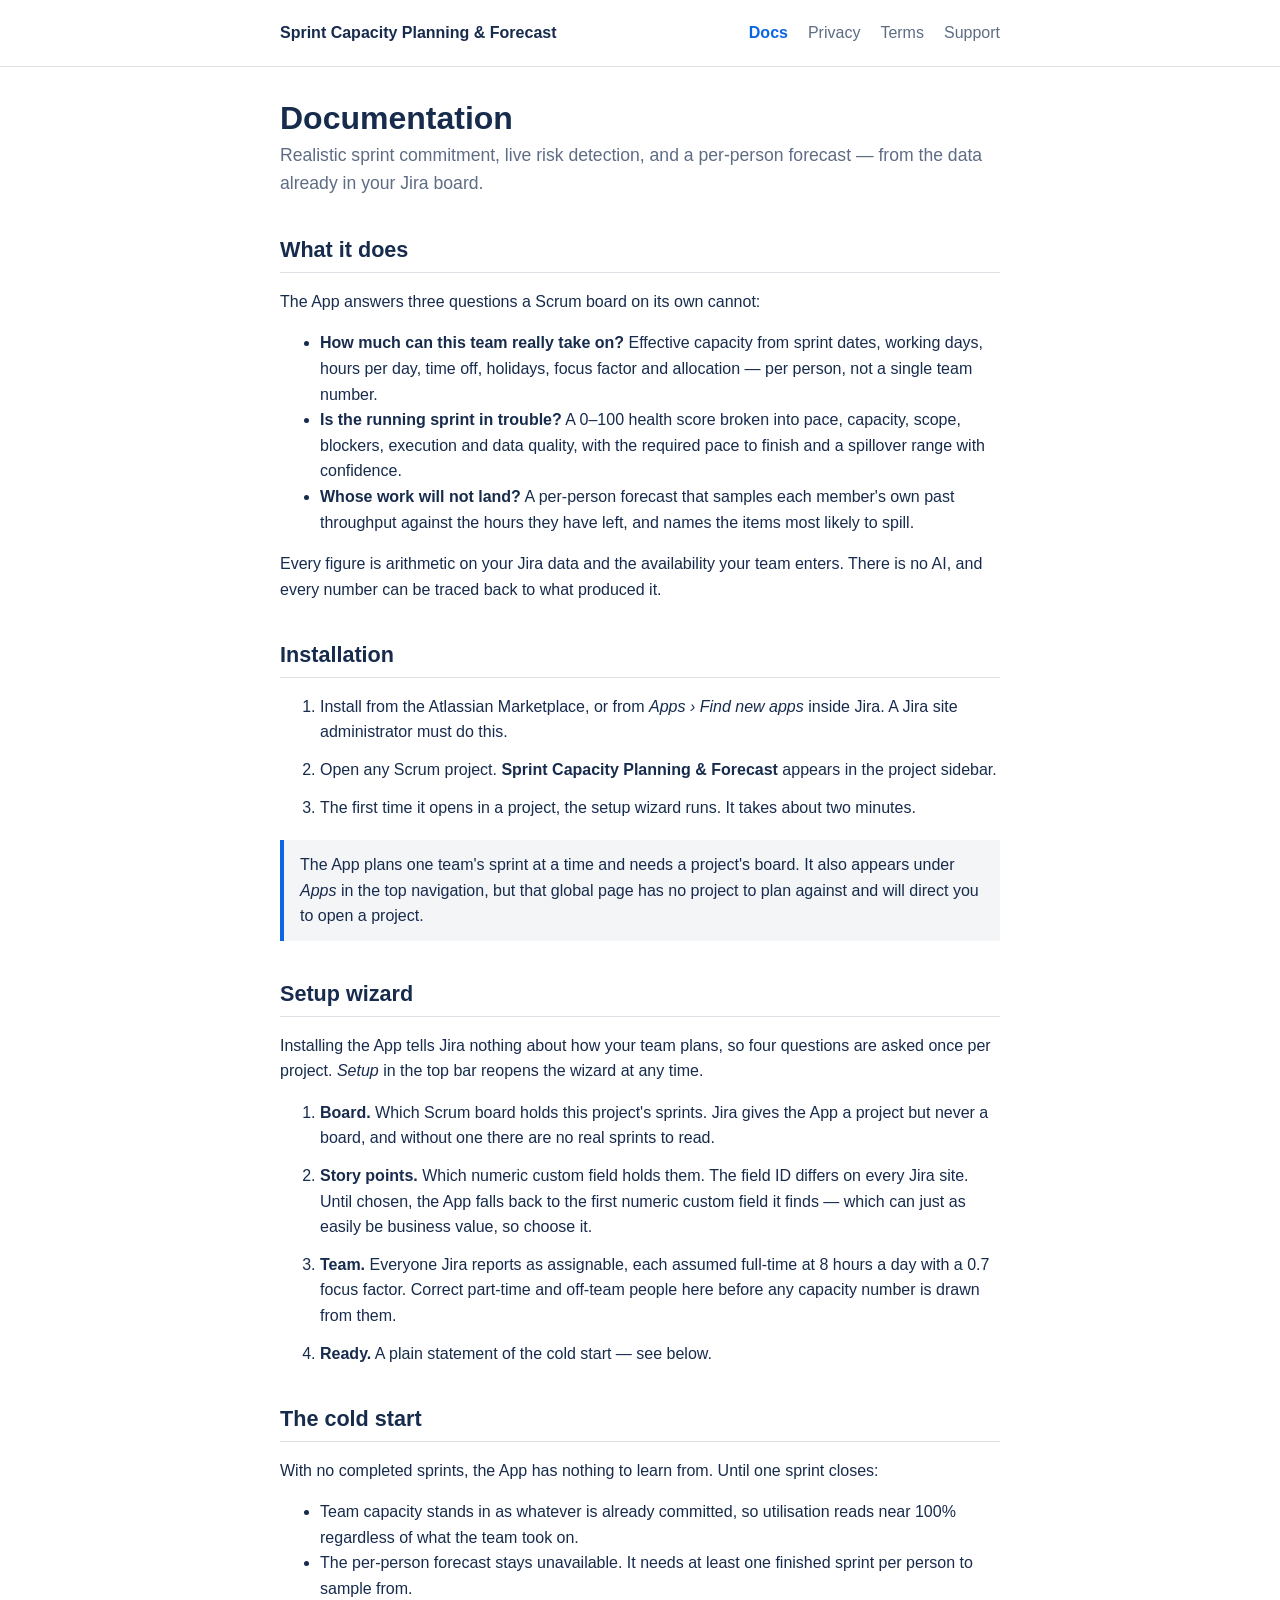
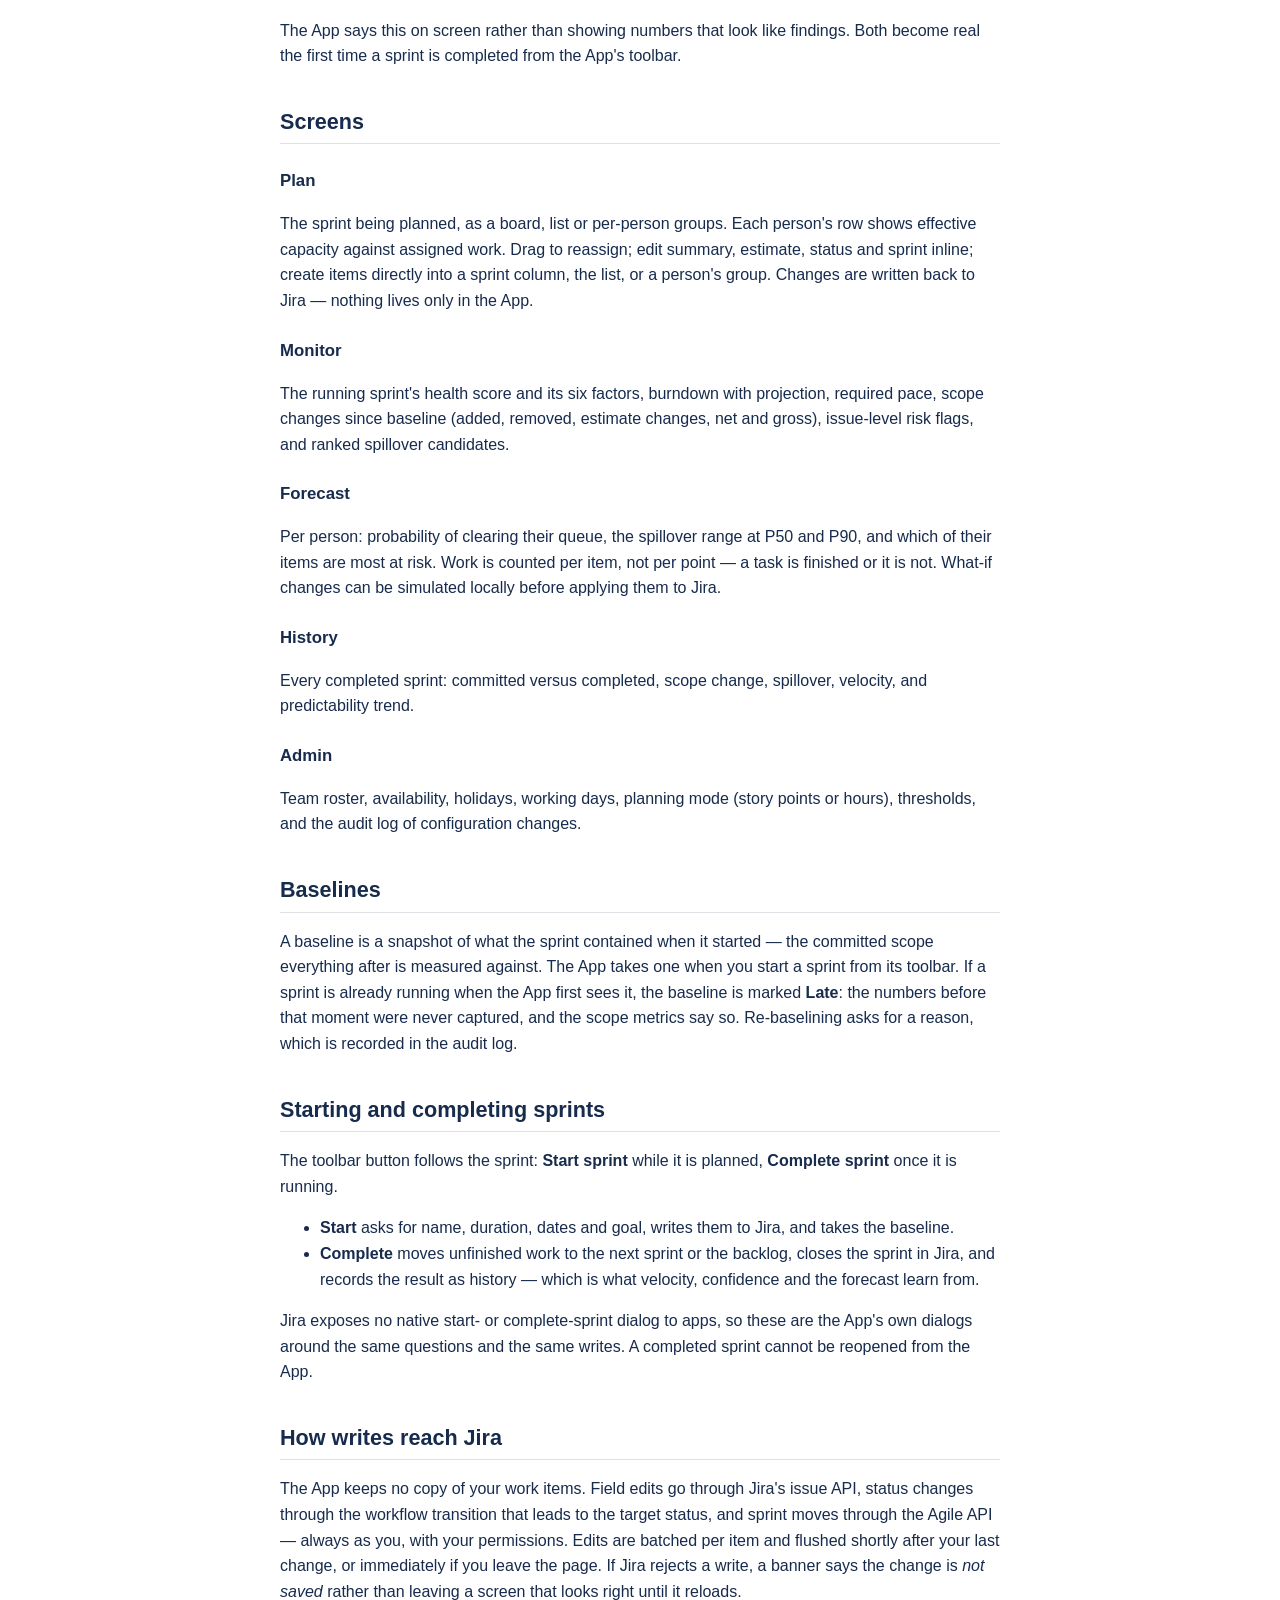
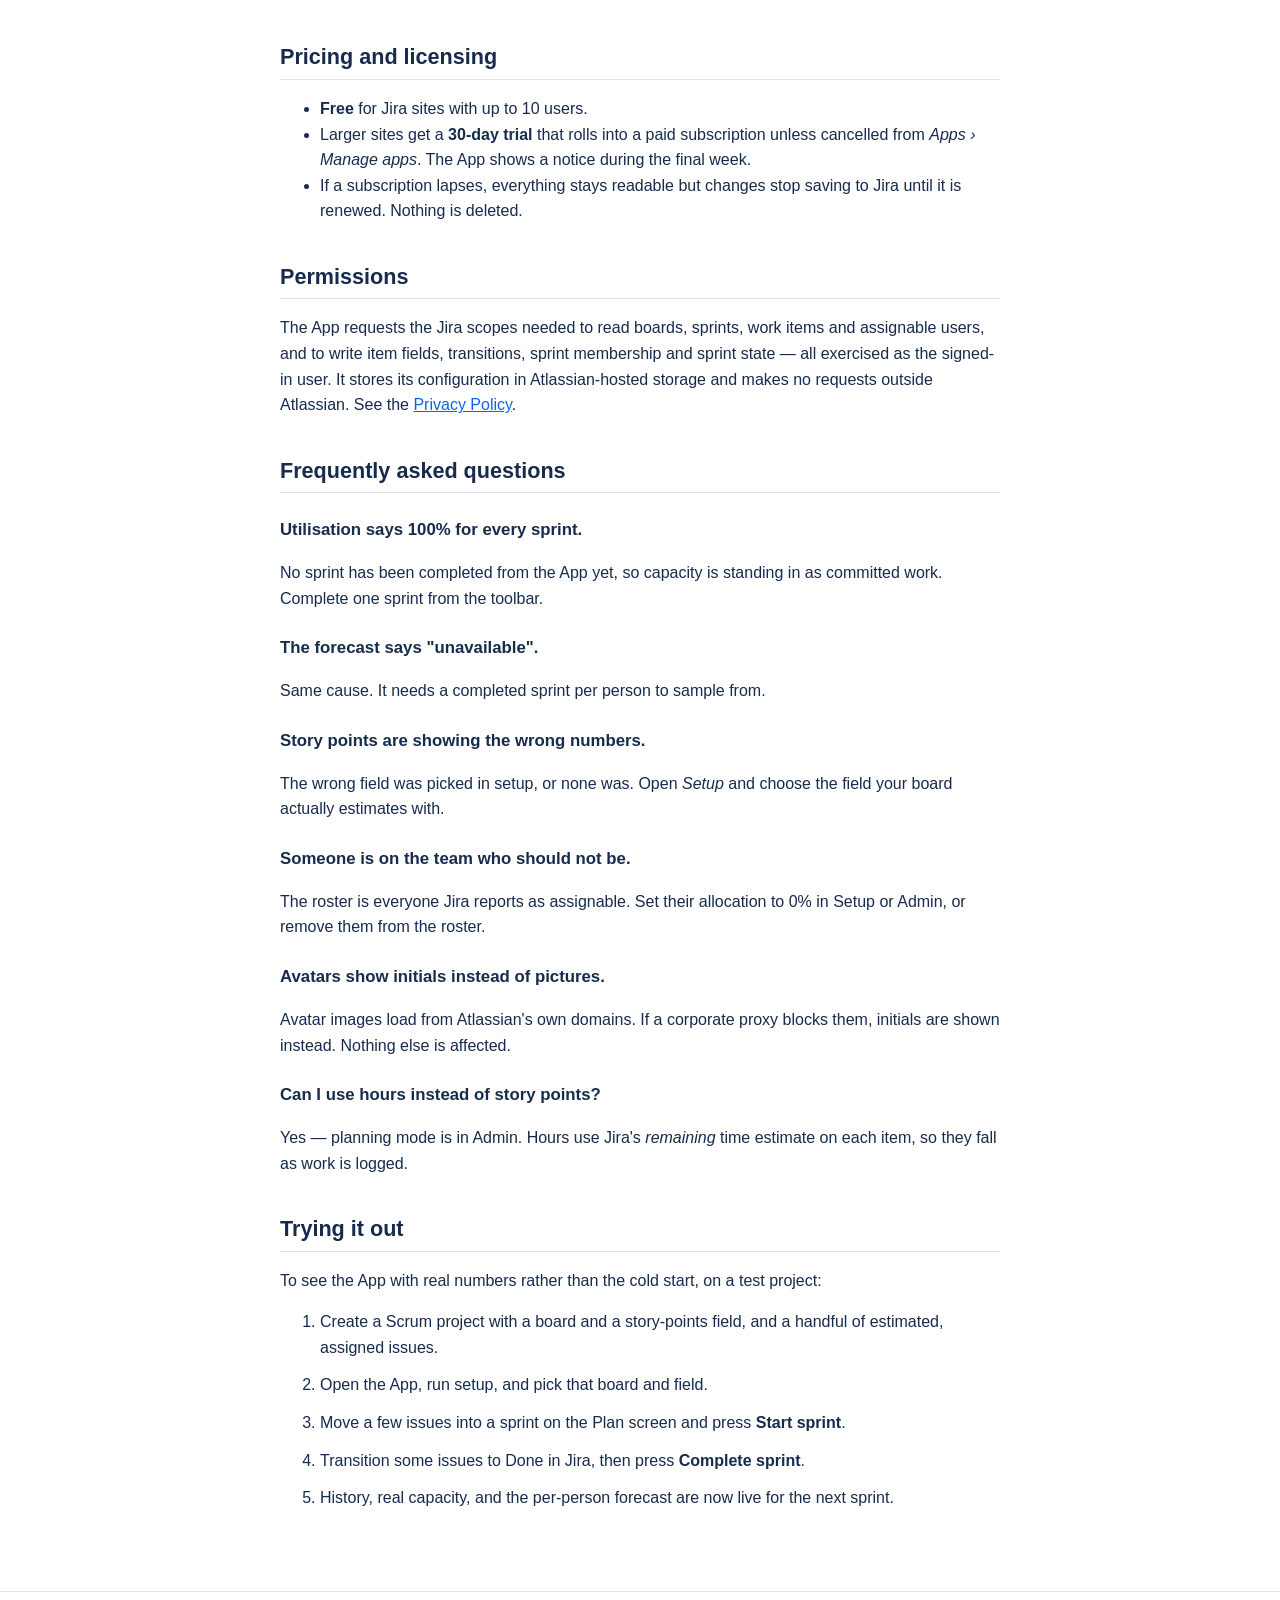
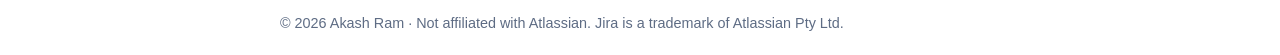
==== docs.html @ 2bbf3a8f "Public site: privacy policy, end-user terms, documentation, support Co-Authored-By: Claude Opus 5 <n" ====
<!doctype html>
<html lang="en">
<head>
<meta charset="utf-8">
<meta name="viewport" content="width=device-width, initial-scale=1">
<title>Documentation · Sprint Capacity Planning &amp; Forecast for Jira Cloud</title>
<link rel="stylesheet" href="style.css">
</head>
<body>
<header><div class="wrap">
  <a class="brand" href="index.html">Sprint Capacity Planning &amp; Forecast</a>
  <nav><a href="docs.html" aria-current="page">Docs</a><a href="privacy.html">Privacy</a><a href="terms.html">Terms</a><a href="support.html">Support</a></nav>
</div></header>

<main class="wrap">
<h1>Documentation</h1>
<p class="lede">Realistic sprint commitment, live risk detection, and a per-person forecast — from the data already in your Jira board.</p>

<h2>What it does</h2>
<p>The App answers three questions a Scrum board on its own cannot:</p>
<ul>
  <li><strong>How much can this team really take on?</strong> Effective capacity from sprint dates, working days, hours per day, time off, holidays, focus factor and allocation — per person, not a single team number.</li>
  <li><strong>Is the running sprint in trouble?</strong> A 0–100 health score broken into pace, capacity, scope, blockers, execution and data quality, with the required pace to finish and a spillover range with confidence.</li>
  <li><strong>Whose work will not land?</strong> A per-person forecast that samples each member's own past throughput against the hours they have left, and names the items most likely to spill.</li>
</ul>
<p>Every figure is arithmetic on your Jira data and the availability your team enters. There is no AI, and every number can be traced back to what produced it.</p>

<h2>Installation</h2>
<ol class="steps">
  <li>Install from the Atlassian Marketplace, or from <em>Apps › Find new apps</em> inside Jira. A Jira site administrator must do this.</li>
  <li>Open any Scrum project. <strong>Sprint Capacity Planning &amp; Forecast</strong> appears in the project sidebar.</li>
  <li>The first time it opens in a project, the setup wizard runs. It takes about two minutes.</li>
</ol>
<div class="callout">
  The App plans one team's sprint at a time and needs a project's board. It also appears under <em>Apps</em> in the top navigation, but that global page has no project to plan against and will direct you to open a project.
</div>

<h2>Setup wizard</h2>
<p>Installing the App tells Jira nothing about how your team plans, so four questions are asked once per project. <em>Setup</em> in the top bar reopens the wizard at any time.</p>
<ol class="steps">
  <li><strong>Board.</strong> Which Scrum board holds this project's sprints. Jira gives the App a project but never a board, and without one there are no real sprints to read.</li>
  <li><strong>Story points.</strong> Which numeric custom field holds them. The field ID differs on every Jira site. Until chosen, the App falls back to the first numeric custom field it finds — which can just as easily be business value, so choose it.</li>
  <li><strong>Team.</strong> Everyone Jira reports as assignable, each assumed full-time at 8 hours a day with a 0.7 focus factor. Correct part-time and off-team people here before any capacity number is drawn from them.</li>
  <li><strong>Ready.</strong> A plain statement of the cold start — see below.</li>
</ol>

<h2>The cold start</h2>
<p>With no completed sprints, the App has nothing to learn from. Until one sprint closes:</p>
<ul>
  <li>Team capacity stands in as whatever is already committed, so utilisation reads near 100% regardless of what the team took on.</li>
  <li>The per-person forecast stays unavailable. It needs at least one finished sprint per person to sample from.</li>
</ul>
<p>The App says this on screen rather than showing numbers that look like findings. Both become real the first time a sprint is completed from the App's toolbar.</p>

<h2>Screens</h2>
<h3>Plan</h3>
<p>The sprint being planned, as a board, list or per-person groups. Each person's row shows effective capacity against assigned work. Drag to reassign; edit summary, estimate, status and sprint inline; create items directly into a sprint column, the list, or a person's group. Changes are written back to Jira — nothing lives only in the App.</p>
<h3>Monitor</h3>
<p>The running sprint's health score and its six factors, burndown with projection, required pace, scope changes since baseline (added, removed, estimate changes, net and gross), issue-level risk flags, and ranked spillover candidates.</p>
<h3>Forecast</h3>
<p>Per person: probability of clearing their queue, the spillover range at P50 and P90, and which of their items are most at risk. Work is counted per item, not per point — a task is finished or it is not. What-if changes can be simulated locally before applying them to Jira.</p>
<h3>History</h3>
<p>Every completed sprint: committed versus completed, scope change, spillover, velocity, and predictability trend.</p>
<h3>Admin</h3>
<p>Team roster, availability, holidays, working days, planning mode (story points or hours), thresholds, and the audit log of configuration changes.</p>

<h2>Baselines</h2>
<p>A baseline is a snapshot of what the sprint contained when it started — the committed scope everything after is measured against. The App takes one when you start a sprint from its toolbar. If a sprint is already running when the App first sees it, the baseline is marked <strong>Late</strong>: the numbers before that moment were never captured, and the scope metrics say so. Re-baselining asks for a reason, which is recorded in the audit log.</p>

<h2>Starting and completing sprints</h2>
<p>The toolbar button follows the sprint: <strong>Start sprint</strong> while it is planned, <strong>Complete sprint</strong> once it is running.</p>
<ul>
  <li><strong>Start</strong> asks for name, duration, dates and goal, writes them to Jira, and takes the baseline.</li>
  <li><strong>Complete</strong> moves unfinished work to the next sprint or the backlog, closes the sprint in Jira, and records the result as history — which is what velocity, confidence and the forecast learn from.</li>
</ul>
<p>Jira exposes no native start- or complete-sprint dialog to apps, so these are the App's own dialogs around the same questions and the same writes. A completed sprint cannot be reopened from the App.</p>

<h2>How writes reach Jira</h2>
<p>The App keeps no copy of your work items. Field edits go through Jira's issue API, status changes through the workflow transition that leads to the target status, and sprint moves through the Agile API — always as you, with your permissions. Edits are batched per item and flushed shortly after your last change, or immediately if you leave the page. If Jira rejects a write, a banner says the change is <em>not saved</em> rather than leaving a screen that looks right until it reloads.</p>

<h2>Pricing and licensing</h2>
<ul>
  <li><strong>Free</strong> for Jira sites with up to 10 users.</li>
  <li>Larger sites get a <strong>30-day trial</strong> that rolls into a paid subscription unless cancelled from <em>Apps › Manage apps</em>. The App shows a notice during the final week.</li>
  <li>If a subscription lapses, everything stays readable but changes stop saving to Jira until it is renewed. Nothing is deleted.</li>
</ul>

<h2>Permissions</h2>
<p>The App requests the Jira scopes needed to read boards, sprints, work items and assignable users, and to write item fields, transitions, sprint membership and sprint state — all exercised as the signed-in user. It stores its configuration in Atlassian-hosted storage and makes no requests outside Atlassian. See the <a href="privacy.html">Privacy Policy</a>.</p>

<h2>Frequently asked questions</h2>
<h3>Utilisation says 100% for every sprint.</h3>
<p>No sprint has been completed from the App yet, so capacity is standing in as committed work. Complete one sprint from the toolbar.</p>
<h3>The forecast says "unavailable".</h3>
<p>Same cause. It needs a completed sprint per person to sample from.</p>
<h3>Story points are showing the wrong numbers.</h3>
<p>The wrong field was picked in setup, or none was. Open <em>Setup</em> and choose the field your board actually estimates with.</p>
<h3>Someone is on the team who should not be.</h3>
<p>The roster is everyone Jira reports as assignable. Set their allocation to 0% in Setup or Admin, or remove them from the roster.</p>
<h3>Avatars show initials instead of pictures.</h3>
<p>Avatar images load from Atlassian's own domains. If a corporate proxy blocks them, initials are shown instead. Nothing else is affected.</p>
<h3>Can I use hours instead of story points?</h3>
<p>Yes — planning mode is in Admin. Hours use Jira's <em>remaining</em> time estimate on each item, so they fall as work is logged.</p>

<h2>Trying it out</h2>
<p>To see the App with real numbers rather than the cold start, on a test project:</p>
<ol class="steps">
  <li>Create a Scrum project with a board and a story-points field, and a handful of estimated, assigned issues.</li>
  <li>Open the App, run setup, and pick that board and field.</li>
  <li>Move a few issues into a sprint on the Plan screen and press <strong>Start sprint</strong>.</li>
  <li>Transition some issues to Done in Jira, then press <strong>Complete sprint</strong>.</li>
  <li>History, real capacity, and the per-person forecast are now live for the next sprint.</li>
</ol>
</main>

<footer><div class="wrap">© 2026 Akash Ram · Not affiliated with Atlassian. Jira is a trademark of Atlassian Pty Ltd.</div></footer>
</body>
</html>
---- style.css ----
:root {
  --ink: #172b4d; --muted: #5e6c84; --line: #dfe1e6; --bg: #ffffff;
  --accent: #0c66e4; --soft: #f4f5f7; --warn-bg: #fff7d6; --warn-line: #e2b203;
}
@media (prefers-color-scheme: dark) {
  :root { --ink: #e6e9ef; --muted: #9aa5b5; --line: #2c3442; --bg: #161a22; --accent: #579dff; --soft: #1f2530; --warn-bg: #3a3218; --warn-line: #b8931a; }
}
* { box-sizing: border-box; }
body { margin: 0; font: 16px/1.6 -apple-system, BlinkMacSystemFont, "Segoe UI", Roboto, sans-serif; color: var(--ink); background: var(--bg); }
header { border-bottom: 1px solid var(--line); }
header .wrap { display: flex; flex-wrap: wrap; gap: 1rem 1.5rem; align-items: center; justify-content: space-between; }
header a.brand { font-weight: 600; text-decoration: none; color: var(--ink); }
nav a { color: var(--muted); text-decoration: none; margin-left: 1.25rem; }
nav a[aria-current] { color: var(--accent); font-weight: 600; }
.wrap { max-width: 760px; margin: 0 auto; padding: 1.25rem 1.25rem; }
main.wrap { padding-top: 2rem; padding-bottom: 4rem; }
h1 { font-size: 2rem; line-height: 1.2; margin: 0 0 .25rem; }
h2 { font-size: 1.35rem; margin: 2.25rem 0 .5rem; border-bottom: 1px solid var(--line); padding-bottom: .25rem; }
h3 { font-size: 1.05rem; margin: 1.5rem 0 .25rem; }
p.lede { color: var(--muted); font-size: 1.1rem; margin-top: 0; }
p.meta { color: var(--muted); font-size: .9rem; }
table { border-collapse: collapse; width: 100%; margin: 1rem 0; font-size: .95rem; }
th, td { text-align: left; vertical-align: top; padding: .5rem .6rem; border-bottom: 1px solid var(--line); }
th { color: var(--muted); font-weight: 600; }
code { background: var(--soft); padding: .1em .35em; border-radius: 4px; font-size: .92em; }
.callout { background: var(--soft); border-left: 4px solid var(--accent); padding: .75rem 1rem; margin: 1.25rem 0; }
.callout.warn { background: var(--warn-bg); border-left-color: var(--warn-line); }
ol.steps li { margin-bottom: .75rem; }
footer { border-top: 1px solid var(--line); color: var(--muted); font-size: .9rem; }
a { color: var(--accent); }
.cards { display: grid; gap: 1rem; grid-template-columns: repeat(auto-fit, minmax(220px, 1fr)); margin: 1.5rem 0; }
.card { border: 1px solid var(--line); border-radius: 8px; padding: 1rem; }
.card h3 { margin-top: 0; }
.card a { text-decoration: none; }
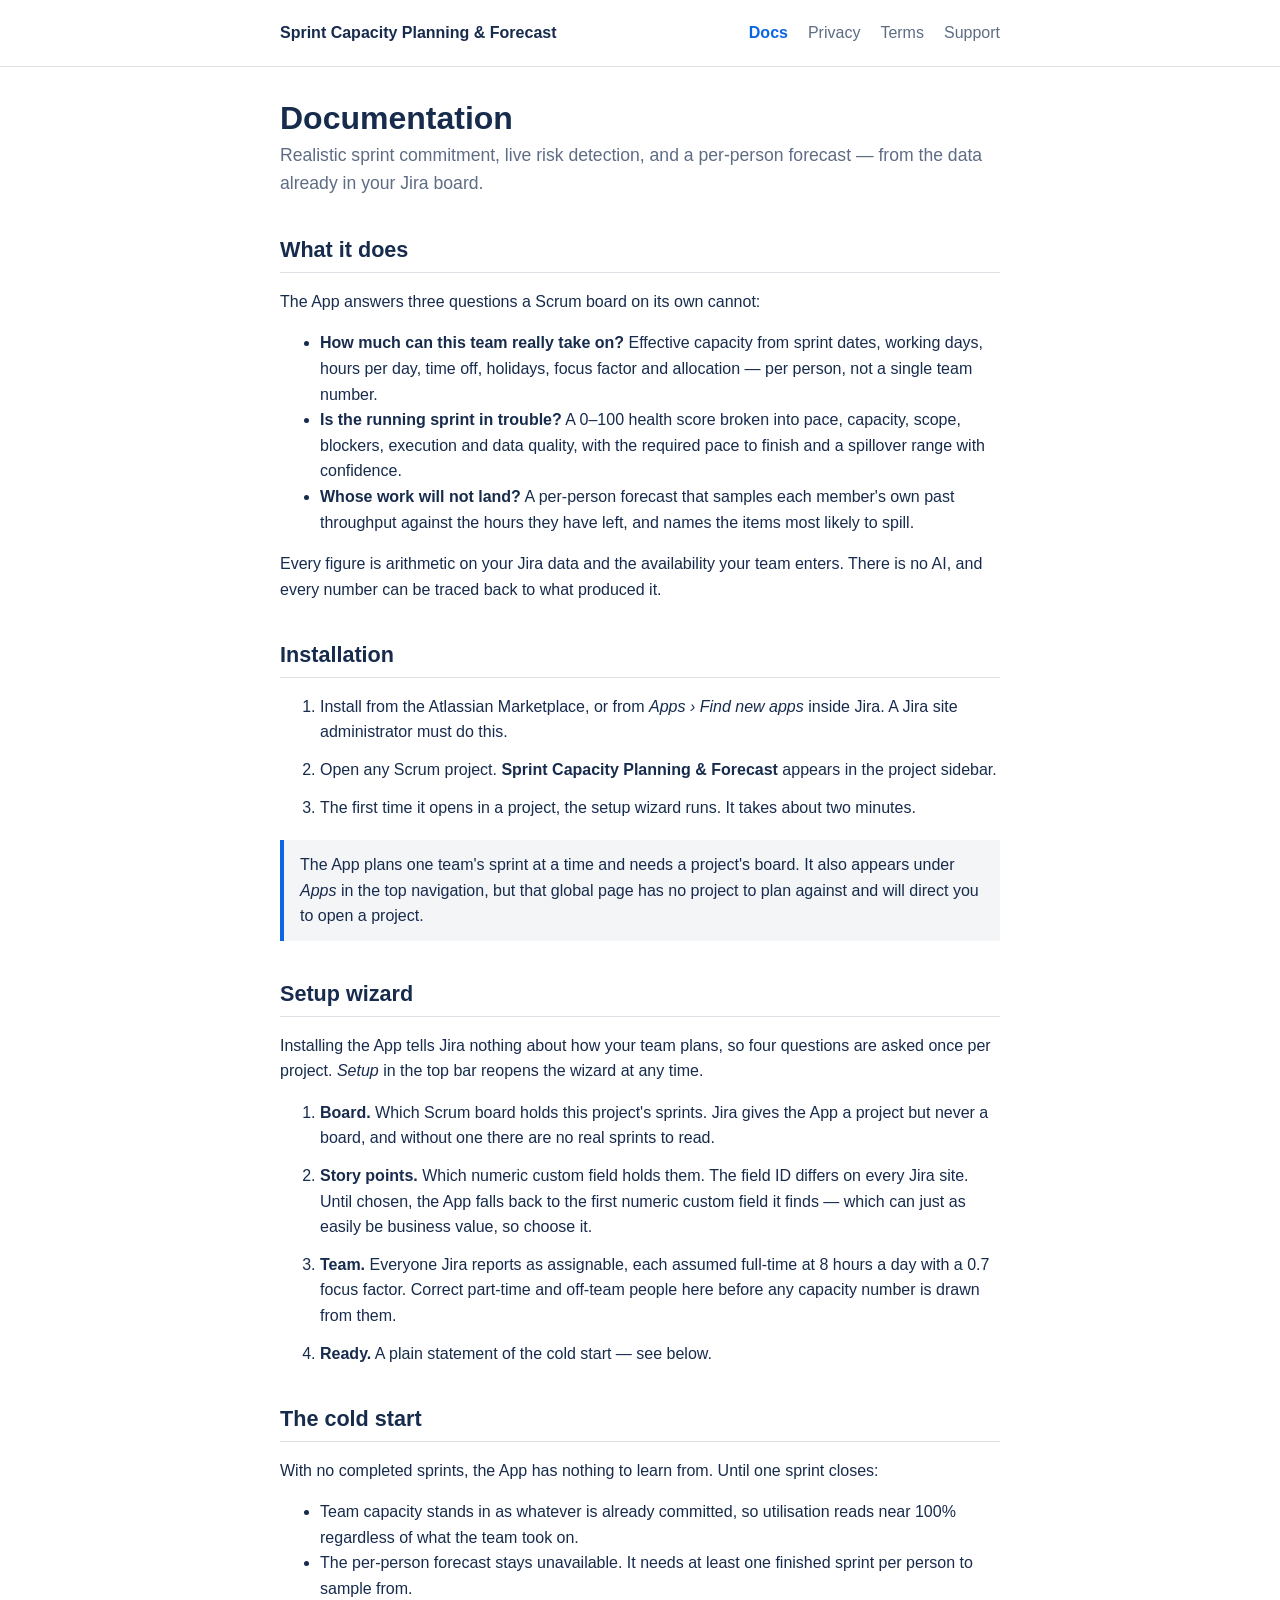
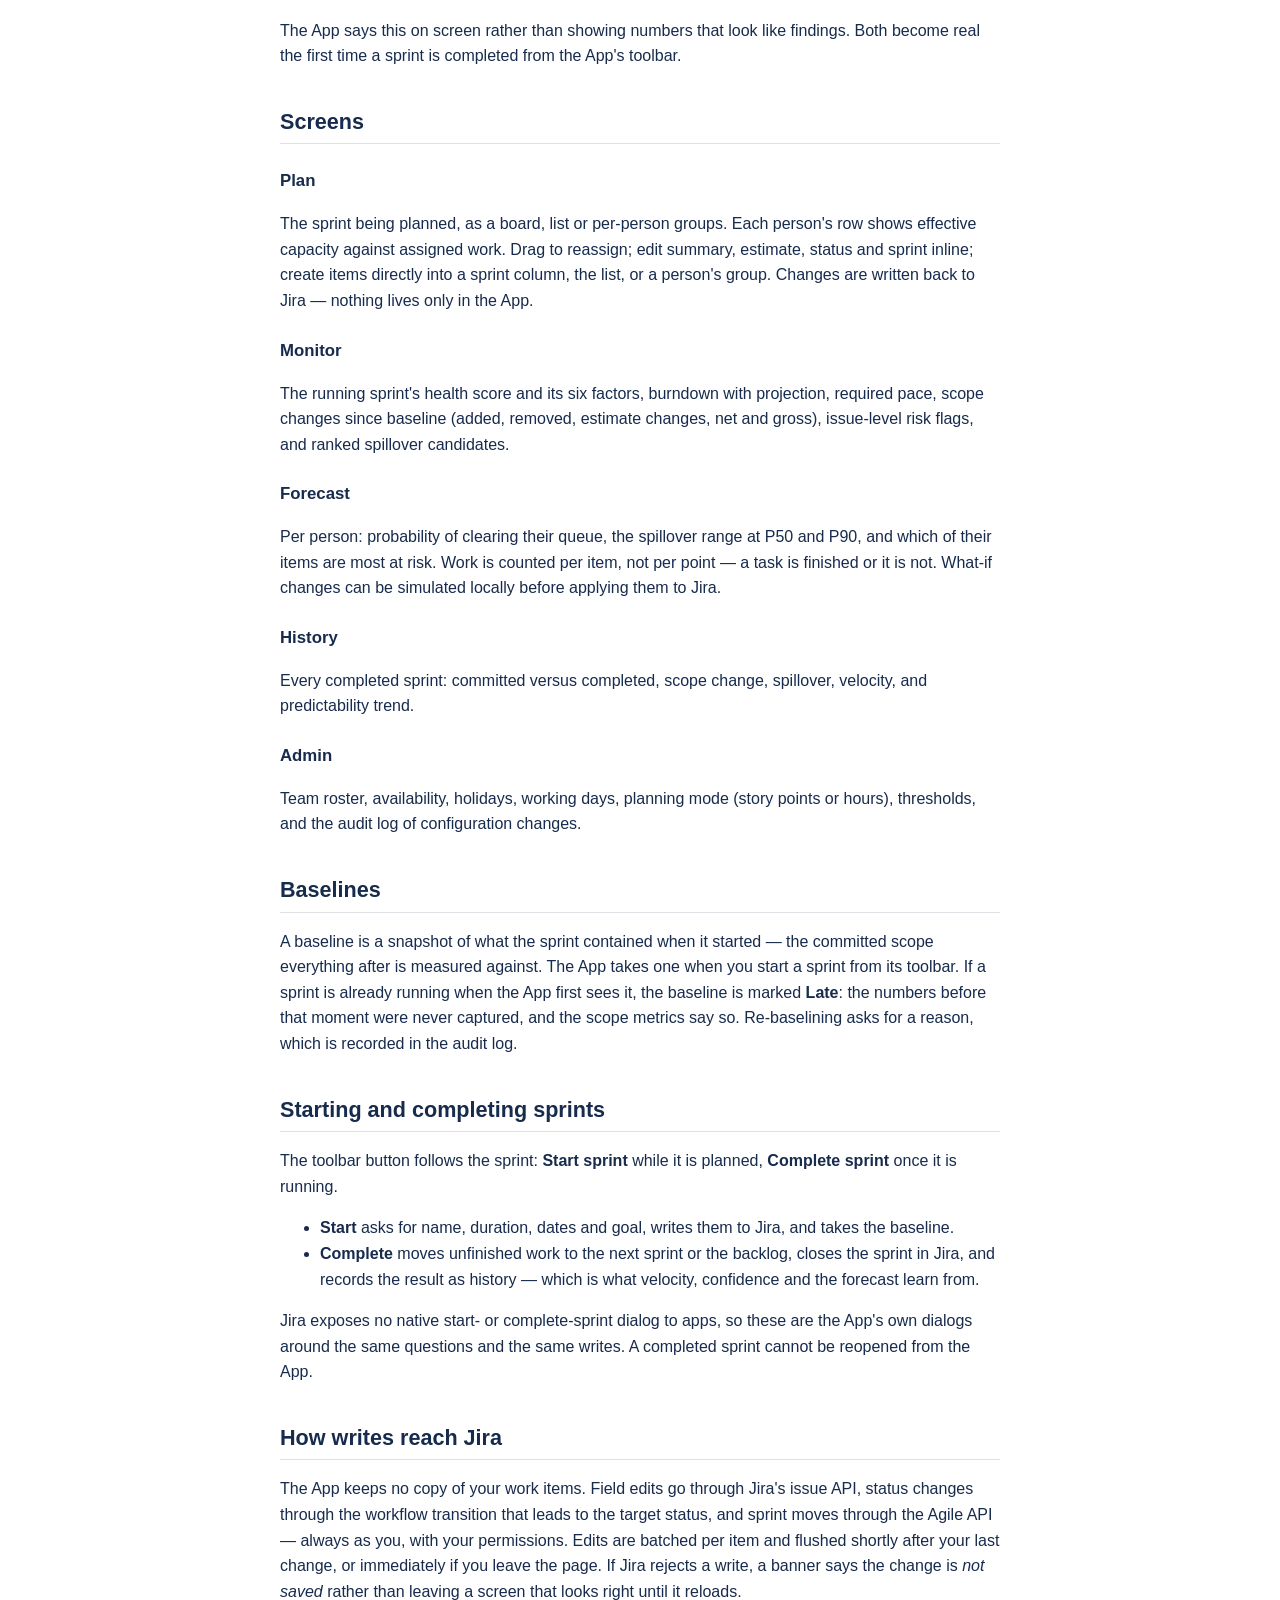
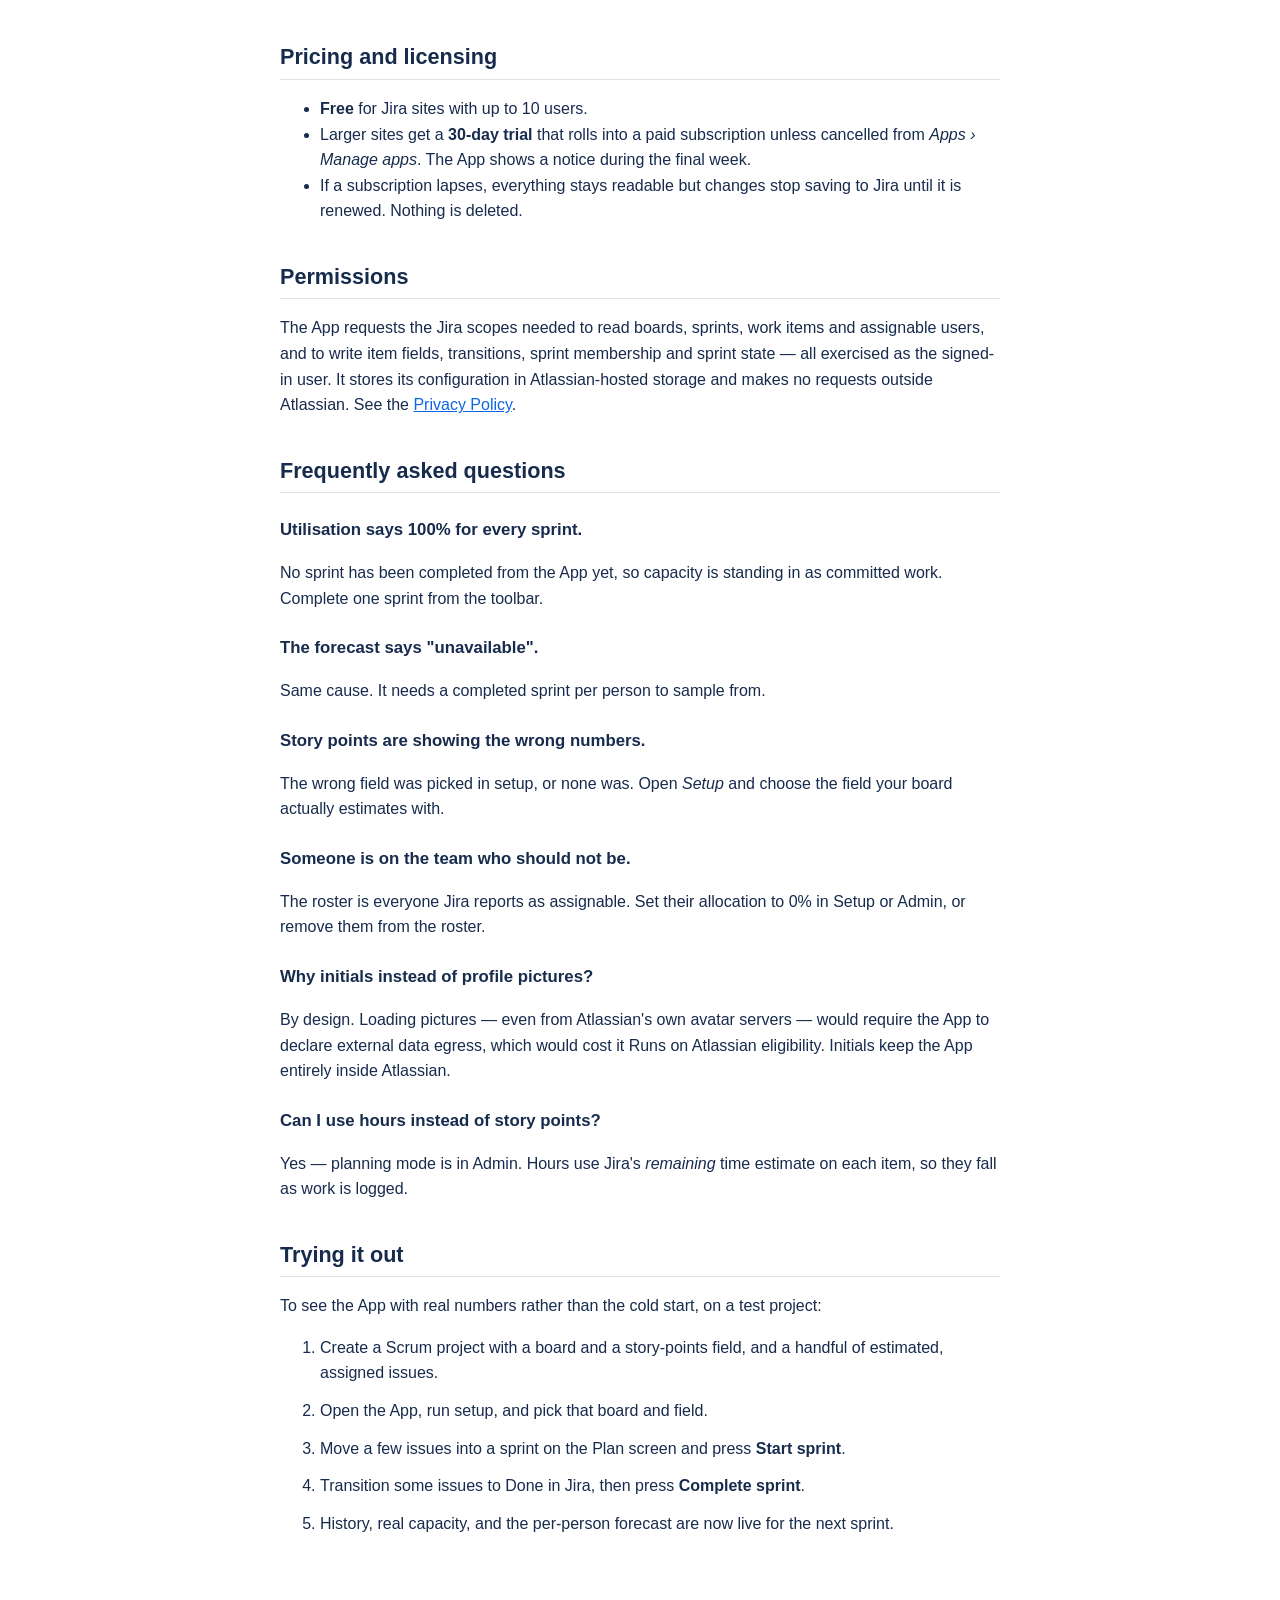
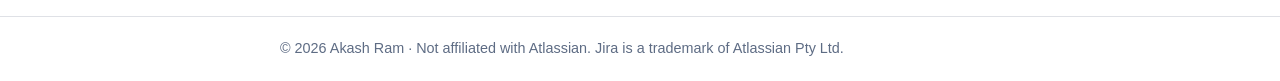
==== commit 26b3adb6: "Avatars are initials by design: no image egress, keeps Runs on Atlassian Co-Authored-By: Claude Opus" ====
--- a/docs.html
+++ b/docs.html
@@ -97,8 +97,8 @@
 <p>The wrong field was picked in setup, or none was. Open <em>Setup</em> and choose the field your board actually estimates with.</p>
 <h3>Someone is on the team who should not be.</h3>
 <p>The roster is everyone Jira reports as assignable. Set their allocation to 0% in Setup or Admin, or remove them from the roster.</p>
-<h3>Avatars show initials instead of pictures.</h3>
-<p>Avatar images load from Atlassian's own domains. If a corporate proxy blocks them, initials are shown instead. Nothing else is affected.</p>
+<h3>Why initials instead of profile pictures?</h3>
+<p>By design. Loading pictures — even from Atlassian's own avatar servers — would require the App to declare external data egress, which would cost it Runs on Atlassian eligibility. Initials keep the App entirely inside Atlassian.</p>
 <h3>Can I use hours instead of story points?</h3>
 <p>Yes — planning mode is in Admin. Hours use Jira's <em>remaining</em> time estimate on each item, so they fall as work is logged.</p>
 
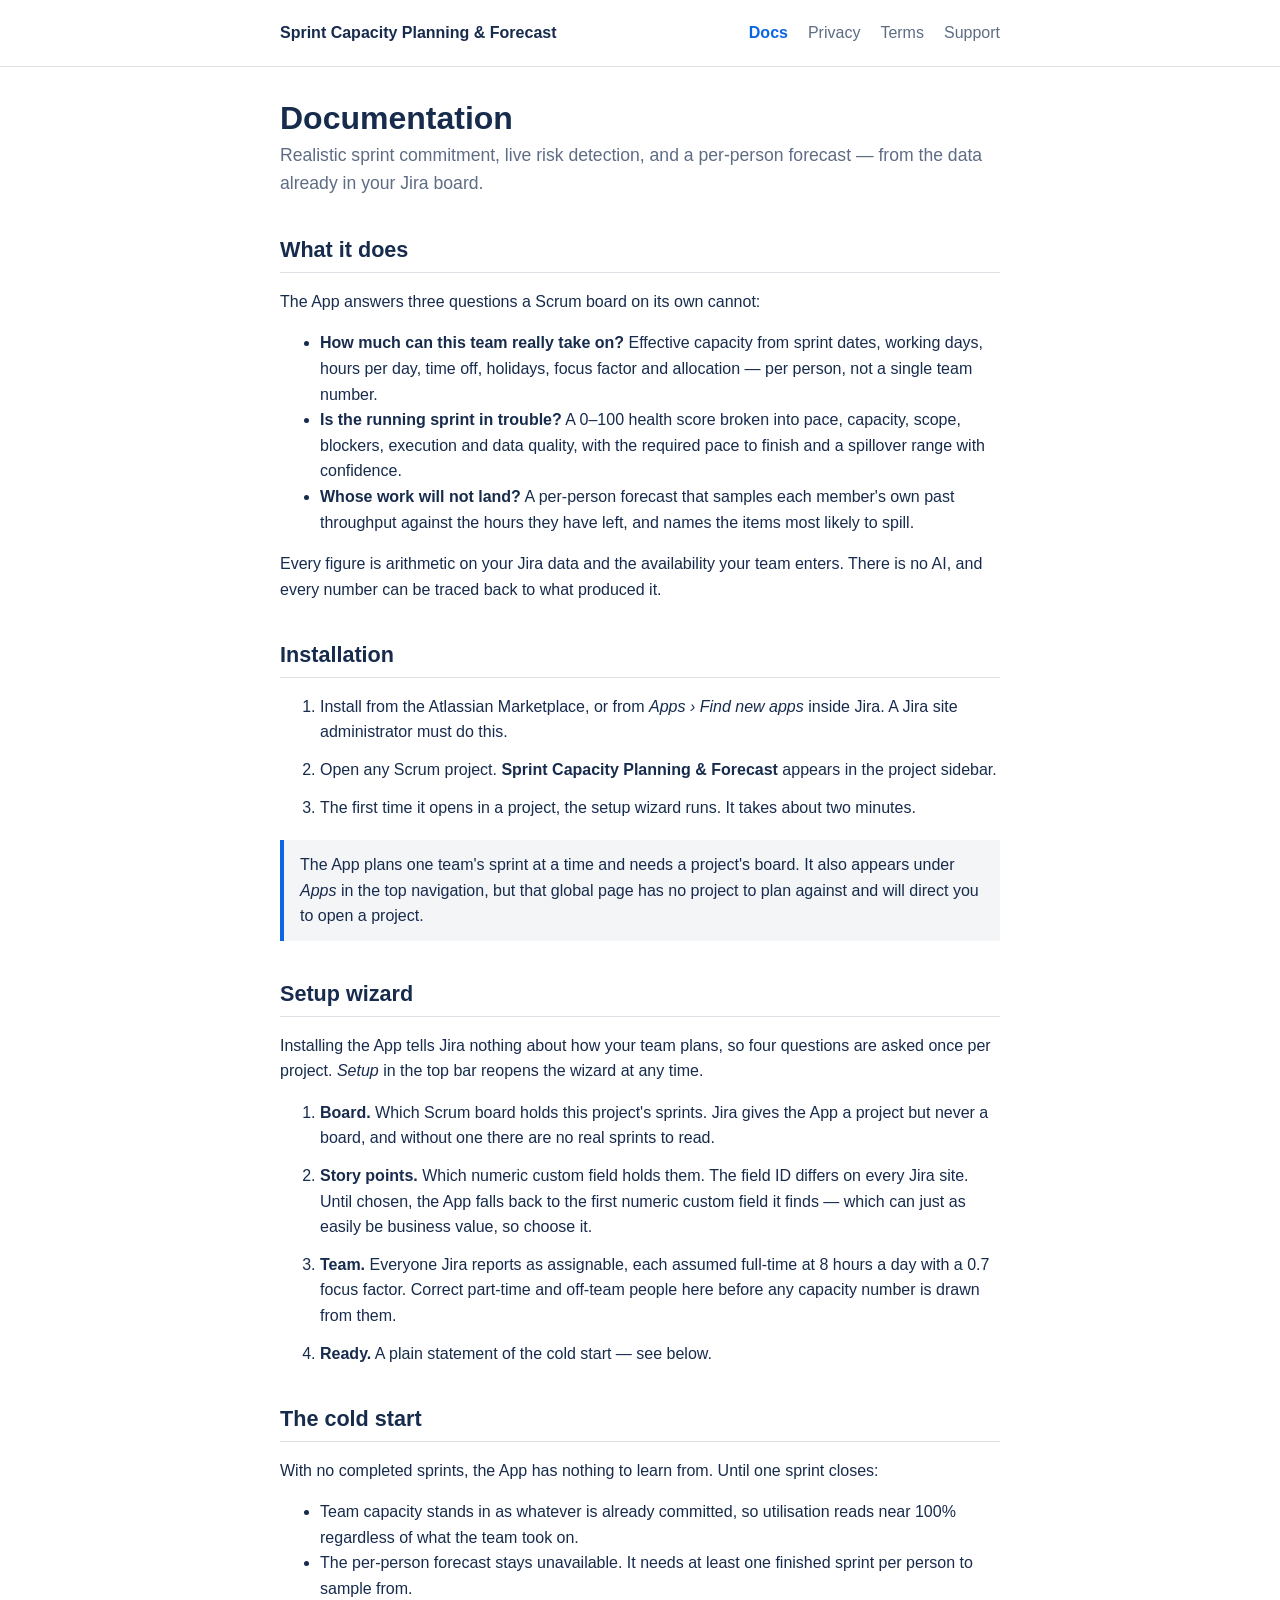
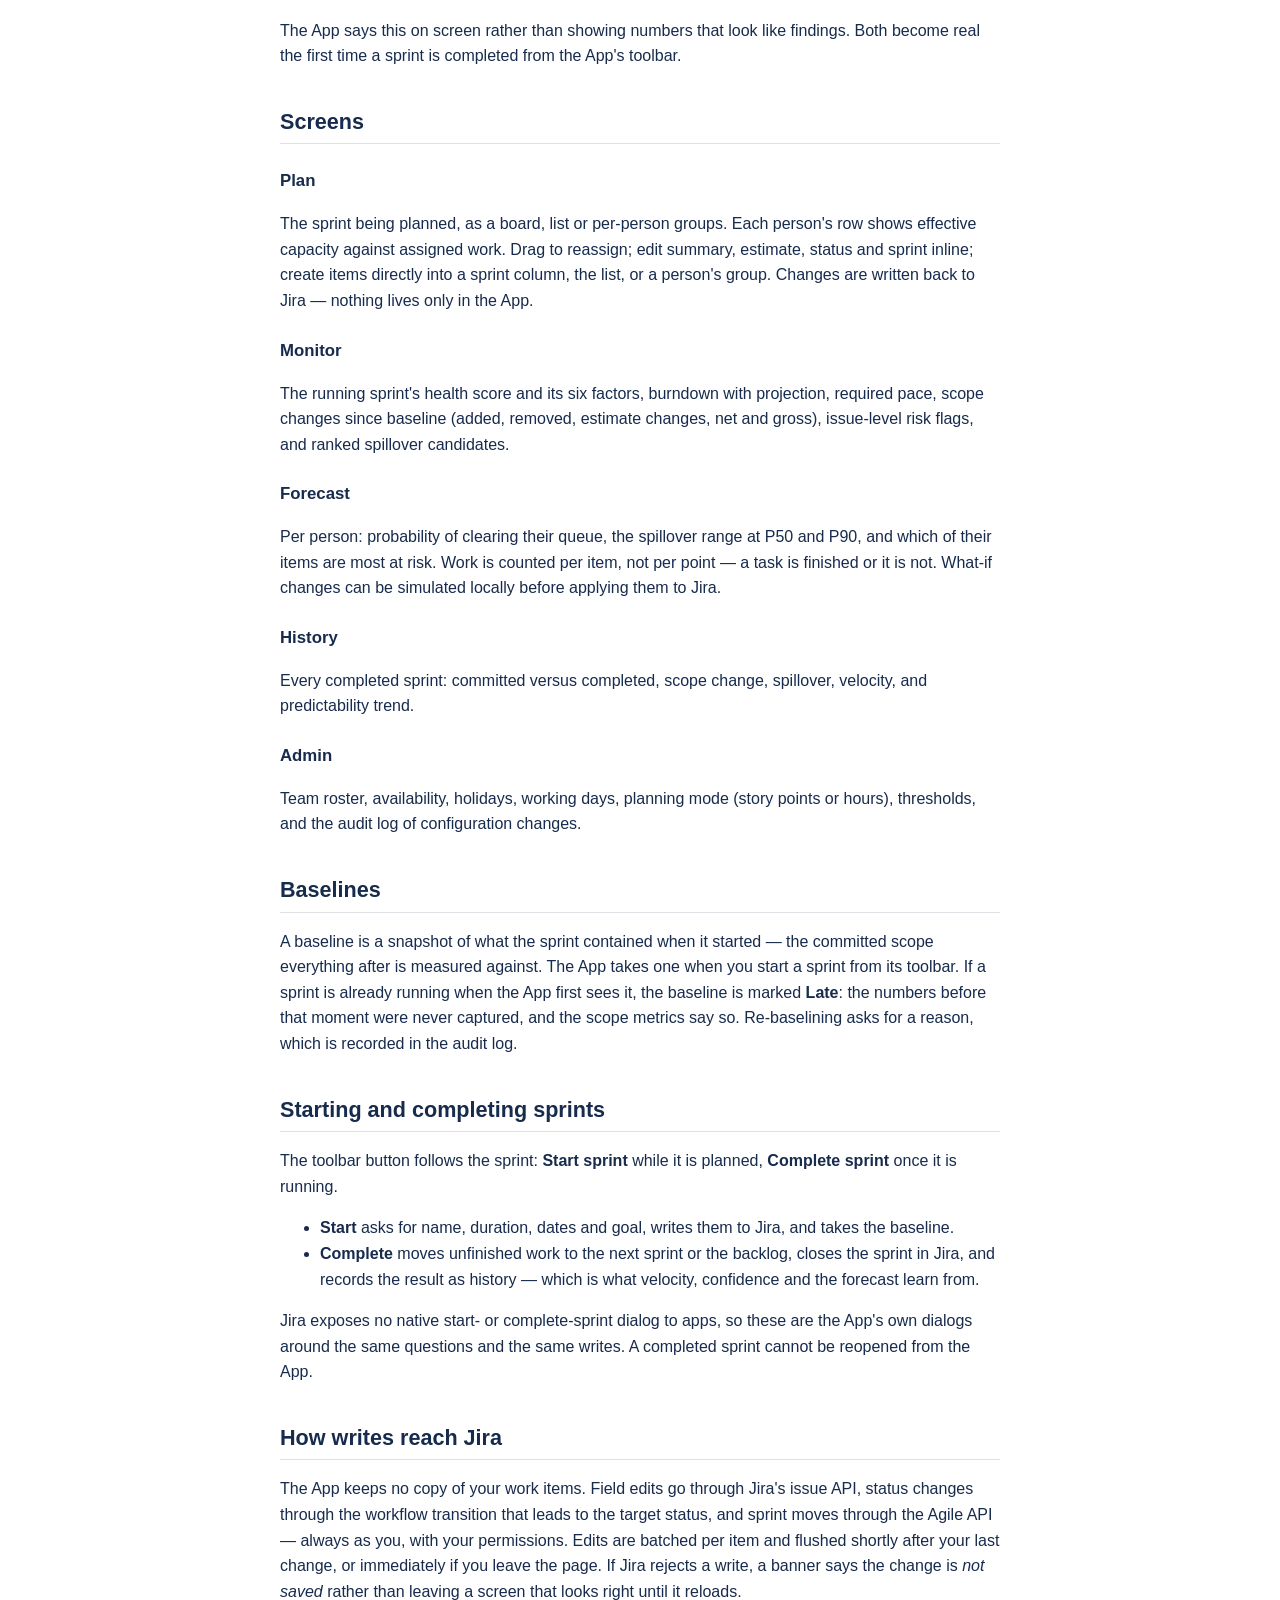
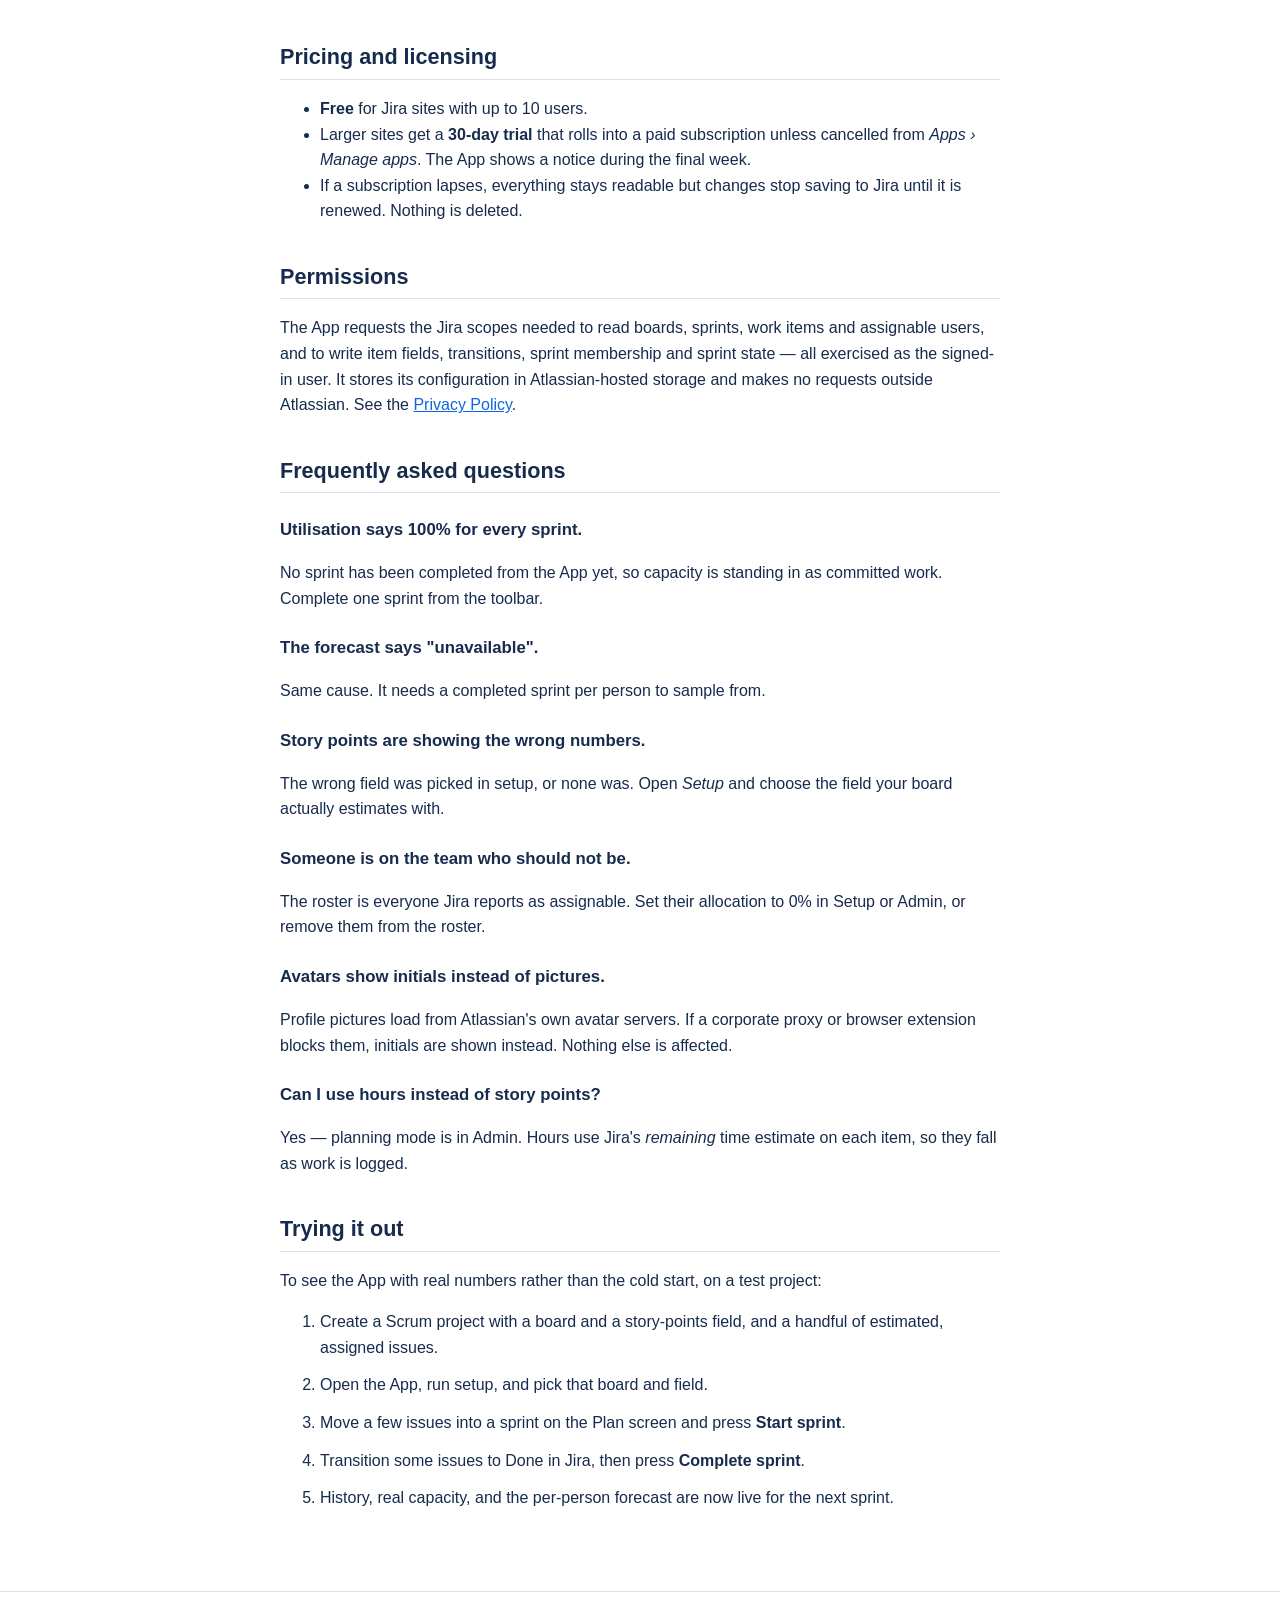
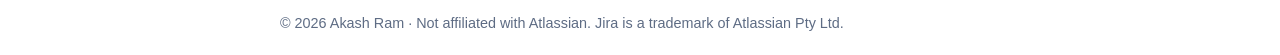
==== commit a54137ed: "Avatars load from Atlassian domains; describe that accurately Co-Authored-By: Claude Opus 5 <noreply" ====
--- a/docs.html
+++ b/docs.html
@@ -97,8 +97,8 @@
 <p>The wrong field was picked in setup, or none was. Open <em>Setup</em> and choose the field your board actually estimates with.</p>
 <h3>Someone is on the team who should not be.</h3>
 <p>The roster is everyone Jira reports as assignable. Set their allocation to 0% in Setup or Admin, or remove them from the roster.</p>
-<h3>Why initials instead of profile pictures?</h3>
-<p>By design. Loading pictures — even from Atlassian's own avatar servers — would require the App to declare external data egress, which would cost it Runs on Atlassian eligibility. Initials keep the App entirely inside Atlassian.</p>
+<h3>Avatars show initials instead of pictures.</h3>
+<p>Profile pictures load from Atlassian's own avatar servers. If a corporate proxy or browser extension blocks them, initials are shown instead. Nothing else is affected.</p>
 <h3>Can I use hours instead of story points?</h3>
 <p>Yes — planning mode is in Admin. Hours use Jira's <em>remaining</em> time estimate on each item, so they fall as work is logged.</p>
 
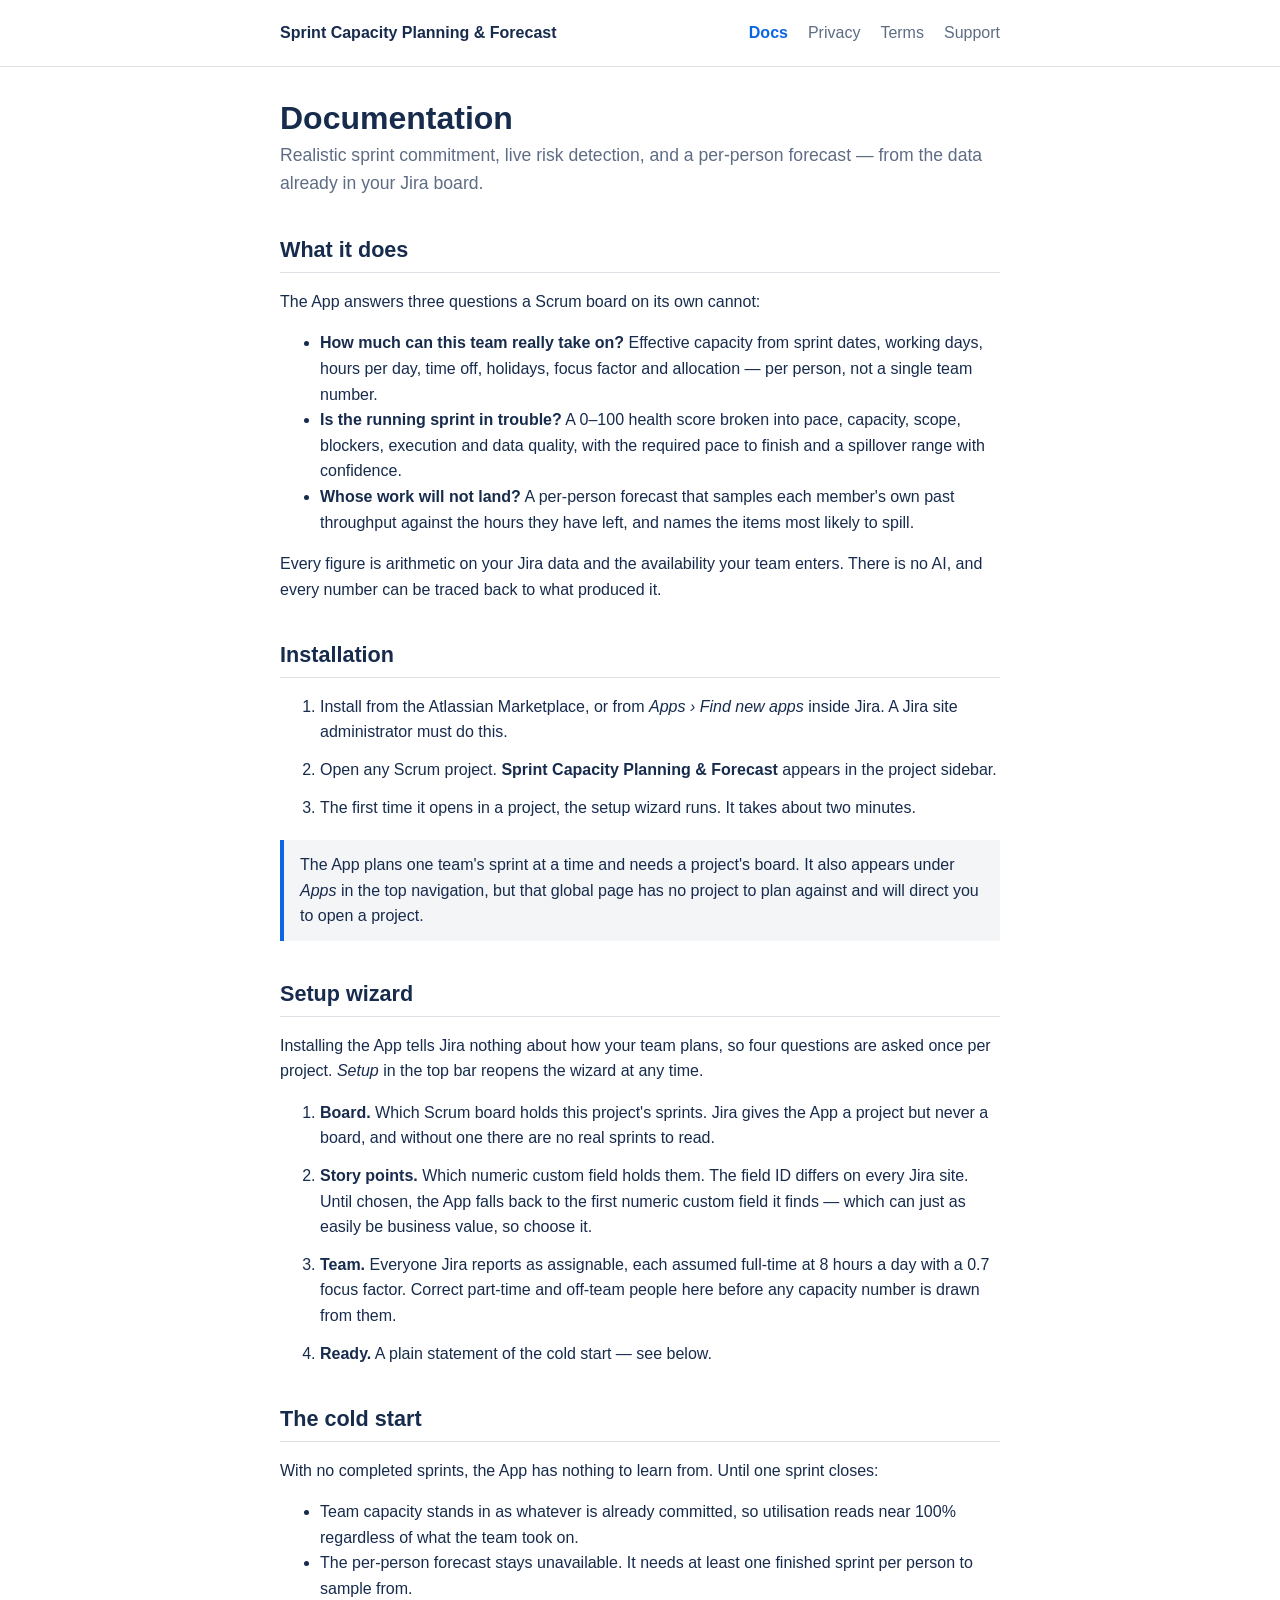
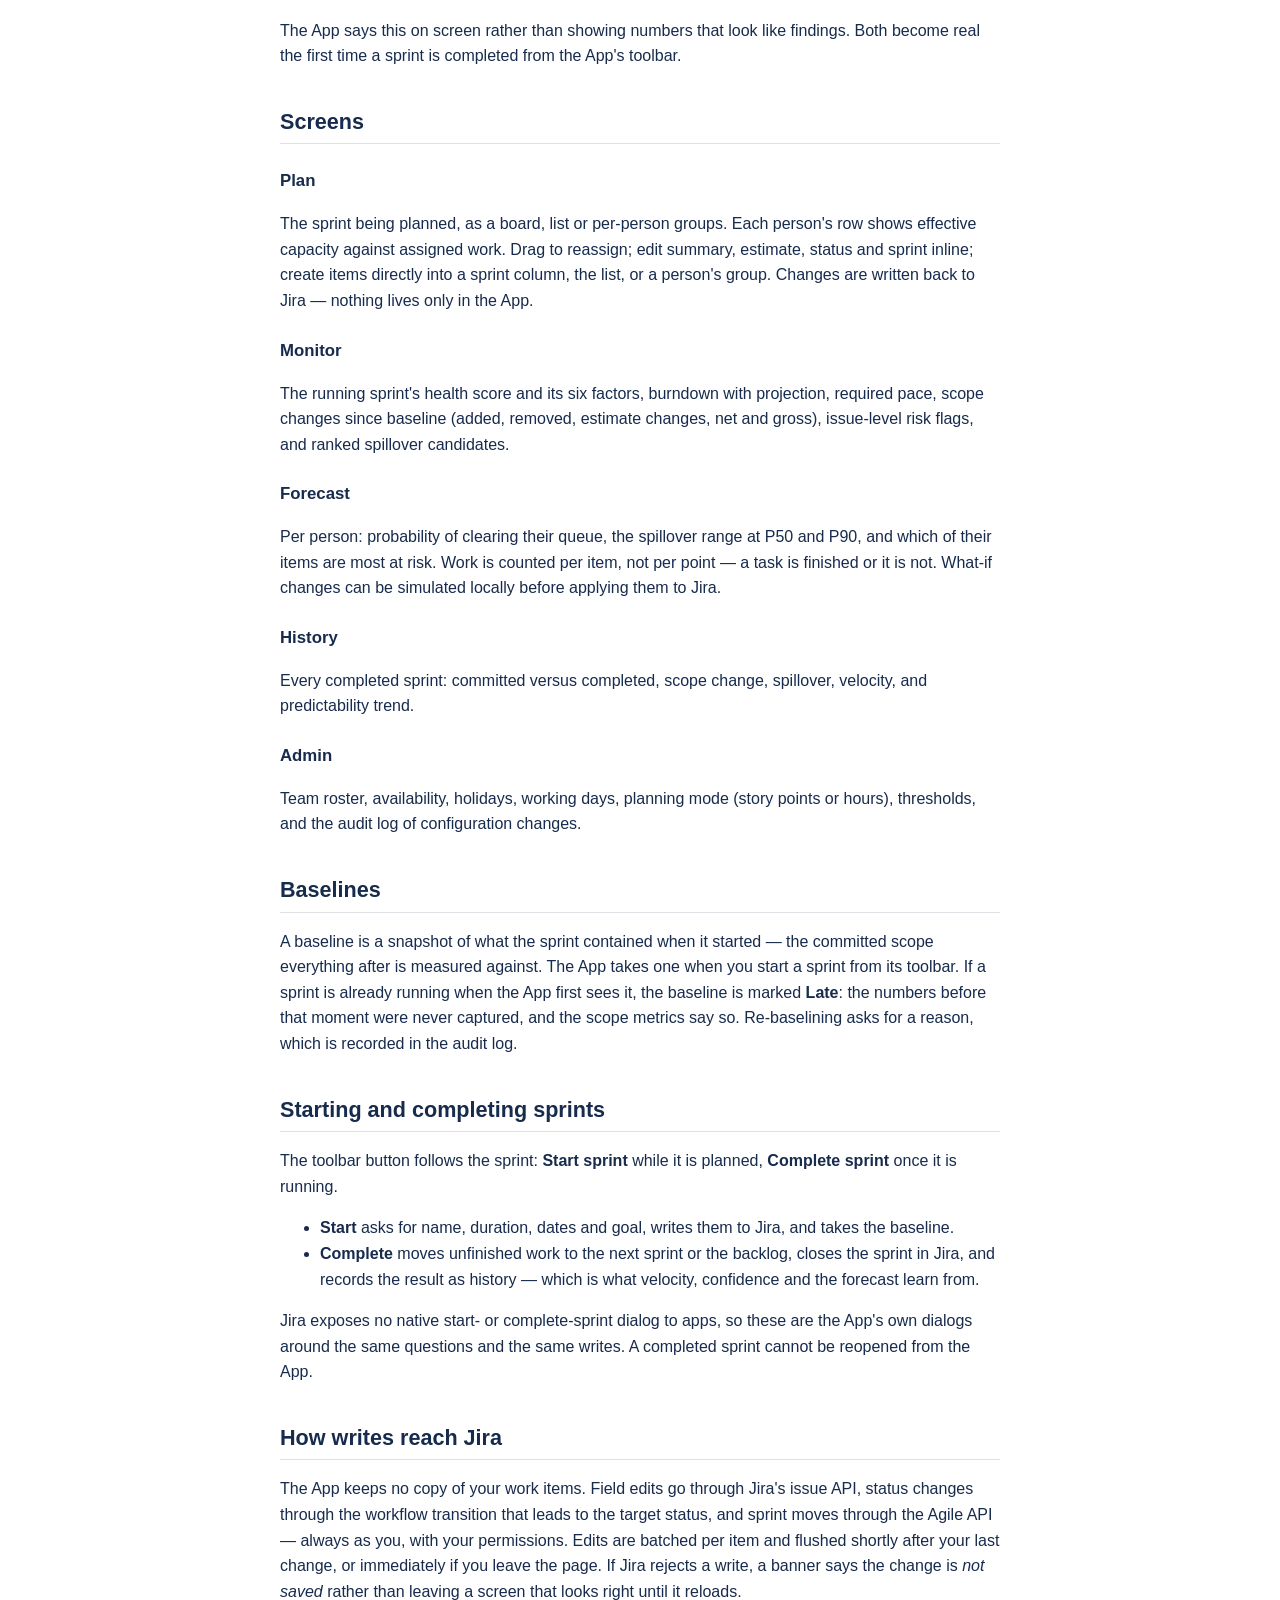
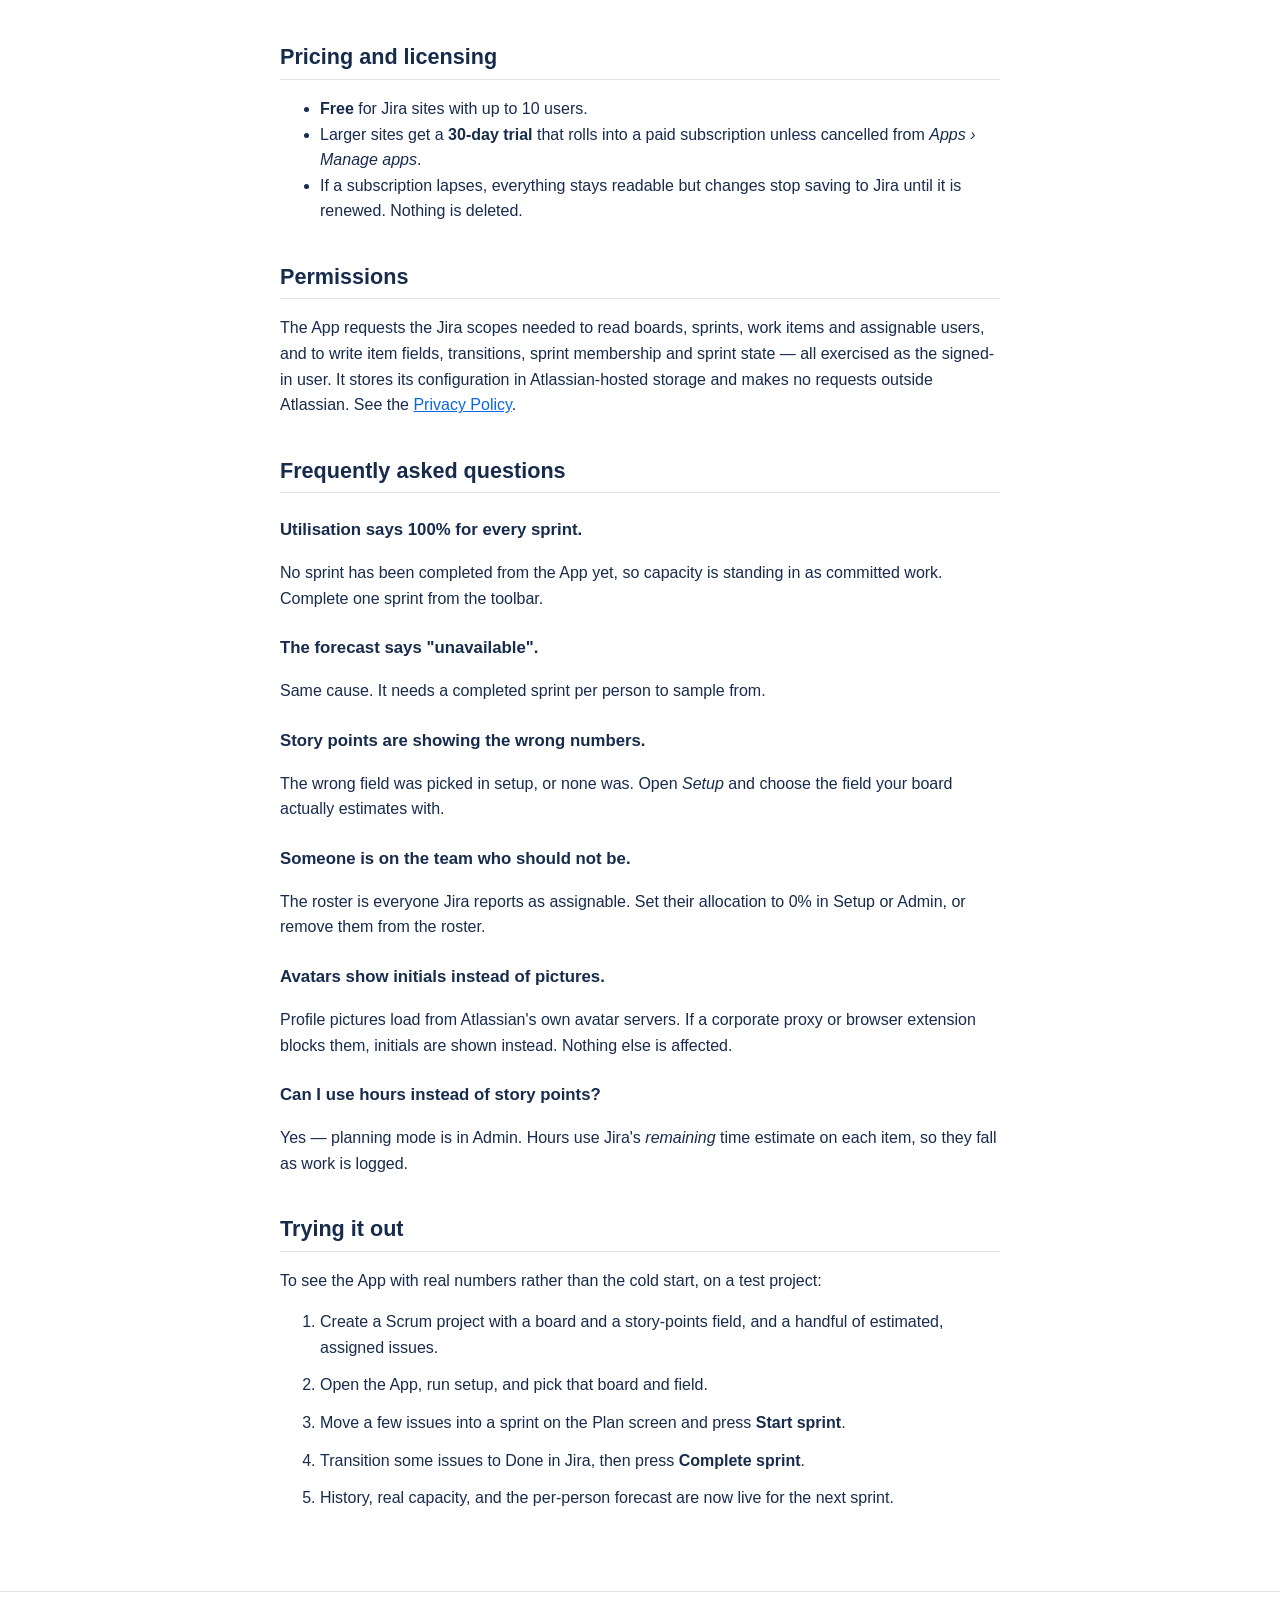
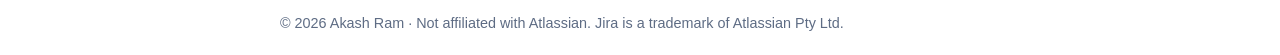
==== commit 3ad5735d: "Drop trial-notice mention Co-Authored-By: Claude Opus 5 <noreply@anthropic.com>" ====
--- a/docs.html
+++ b/docs.html
@@ -81,7 +81,7 @@
 <h2>Pricing and licensing</h2>
 <ul>
   <li><strong>Free</strong> for Jira sites with up to 10 users.</li>
-  <li>Larger sites get a <strong>30-day trial</strong> that rolls into a paid subscription unless cancelled from <em>Apps › Manage apps</em>. The App shows a notice during the final week.</li>
+  <li>Larger sites get a <strong>30-day trial</strong> that rolls into a paid subscription unless cancelled from <em>Apps › Manage apps</em>.</li>
   <li>If a subscription lapses, everything stays readable but changes stop saving to Jira until it is renewed. Nothing is deleted.</li>
 </ul>
 
